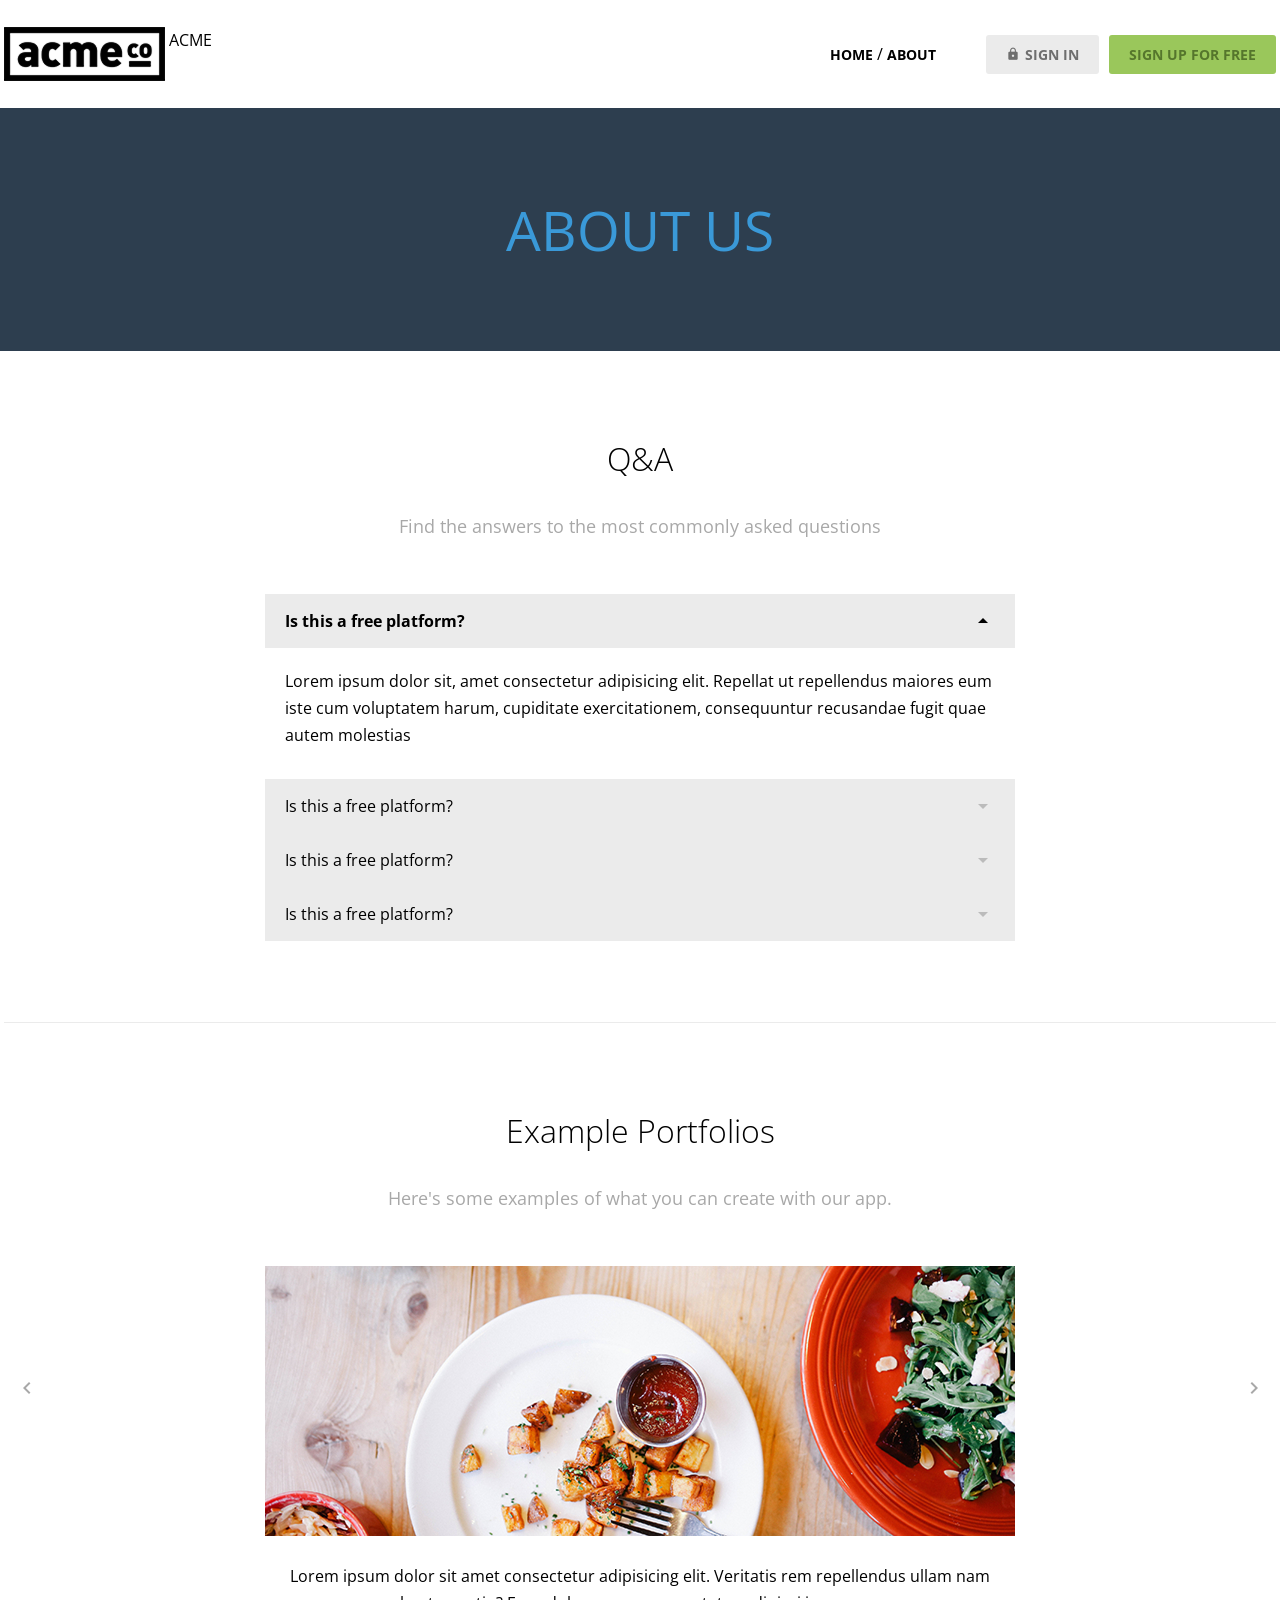
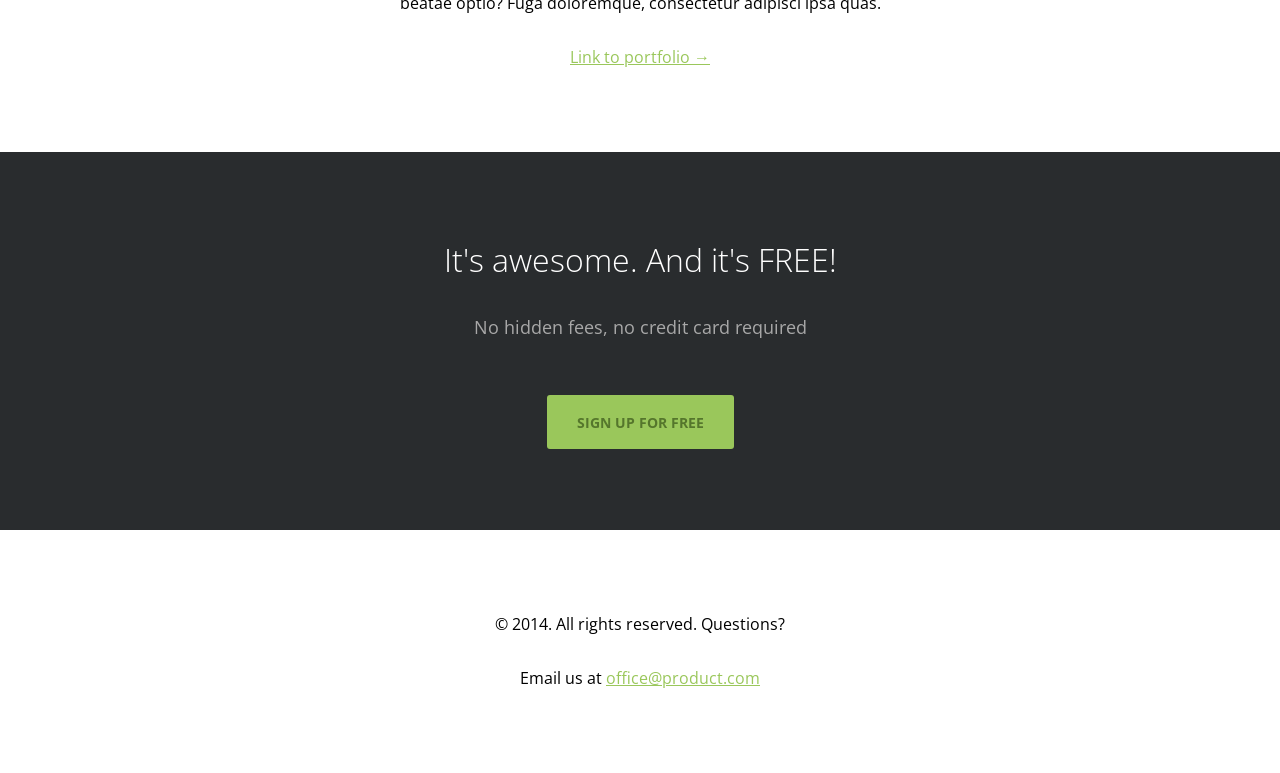
==== about.html @ e07f7960 "feat: about html/css add" ====
<!doctype html>
<html lang="en">
  <head>
    <meta charset="UTF-8" />
    <meta name="viewport" content="width=device-width, initial-scale=1.0" />
    <title class="hidden">About - ACME</title>
    <link rel="preconnect" href="https://fonts.googleapis.com" />
    <link rel="preconnect" href="https://fonts.gstatic.com" crossorigin />
    <link
      href="https://fonts.googleapis.com/css2?family=Open+Sans:ital,wght@0,300..800;1,300..800&display=swap"
      rel="stylesheet"
    />
    <link href="https://fonts.googleapis.com/icon?family=Material+Icons" rel="stylesheet" />
    <link rel="stylesheet" href="css/common.css" />
    <link rel="stylesheet" href="css/about.css" />
  </head>

  <body>
    <header>
      <div class="container d-flex justify-content-between align-items-center">
        <h1 class="logo">
          <a href="index.html">
            <img src="images/logo.png" alt="" />
            <span>ACME</span>
          </a>
        </h1>
        <nav>
          <ul class="d-flex align-items-center">
            <li>
              <a href="" class="text-nav">home</a>
              /
              <a href="" class="text-nav">about</a>
            </li>
            <li>
              <a href="#" class="btn btn-secondary"><span class="material-icons">lock</span>sign in</a>
            </li>
            <li>
              <a href="#" class="btn btn-primary">sign up for free</a>
            </li>
          </ul>
        </nav>
      </div>
    </header>
    <main>
      <section class="hero inner-pd">
        <div class="container">
          <h2 class="text-heading-xl text-center">about us</h2>
        </div>
      </section>
      <section class="qna container inner-pd">
        <div class="header d-flex flex-column g-1">
          <h3 class="text-body-l">Q&amp;A</h3>
          <p class="text-body-m-plus">Find the answers to the most commonly asked questions</p>
        </div>
        <ul class="qnalist">
          <li class="active">
            <h4 class="question">Is this a free platform?<span class="material-icons">arrow_drop_down</span></h4>
            <div class="answer">
              <p>
                Lorem ipsum dolor sit, amet consectetur adipisicing elit. Repellat ut repellendus maiores eum iste cum
                voluptatem harum, cupiditate exercitationem, consequuntur recusandae fugit quae autem molestias
              </p>
            </div>
          </li>
          <li>
            <h4 class="question">
              Is this a free platform?
              <span class="material-icons">arrow_drop_down</span>
            </h4>
            <div class="answer">
              <p>
                Lorem ipsum dolor, sit amet consectetur adipisicing elit. Tempora magnam dolorem perspiciatis! Delectus
                soluta animi quaerat ipsum labore, laboriosam mollitia inventore commodi blanditiis molestiae asperiores
                dolorem expedita et tempore deleniti.
              </p>
            </div>
          </li>
          <li>
            <h4 class="question">Is this a free platform?<span class="material-icons">arrow_drop_down</span></h4>
            <div class="answer">
              <p>
                Lorem ipsum dolor sit, amet consectetur adipisicing elit. Repellat ut repellendus maiores eum iste cum
                voluptatem harum, cupiditate exercitationem, consequuntur recusandae fugit quae autem molestias
              </p>
            </div>
          </li>
          <li>
            <h4 class="question">Is this a free platform?<span class="material-icons">arrow_drop_down</span></h4>
            <div class="answer">
              <p>
                Lorem ipsum dolor sit, amet consectetur adipisicing elit. Repellat ut repellendus maiores eum iste cum
                voluptatem harum, cupiditate exercitationem, consequuntur recusandae fugit quae autem molestias
              </p>
            </div>
          </li>
        </ul>
      </section>
      <hr class="container" />
      <section class="Portfolio slidewrapper container inner-pd g-2">
        <div class="header d-flex flex-column g-1">
          <h3 class="text-body-l">Example Portfolios</h3>
          <p class="text-body-m-plus">Here's some examples of what you can create with our app.</p>
        </div>
        <ul class="slidecontainer">
          <li>
            <img src="images/portfolio_01.jpg" alt="portfolio_01" />
            <p>
              Lorem ipsum dolor sit amet consectetur adipisicing elit. Veritatis rem repellendus ullam nam beatae optio?
              Fuga doloremque, consectetur adipisci ipsa quas.
            </p>
            <a href="" class="text-link">Link to portfolio &rarr;</a>
          </li>
          <li>
            <img src="images/portfolio_01.jpg" alt="portfolio_01" />
            <p>
              Lorem ipsum dolor sit amet consectetur adipisicing elit. Veritatis rem repellendus ullam nam beatae optio?
              Fuga doloremque, consectetur adipisci ipsa quas.
            </p>
            <a href="" class="text-link">Link to portfolio &rarr;</a>
          </li>
          <li>
            <img src="images/portfolio_01.jpg" alt="portfolio_01" />
            <p>
              Lorem ipsum dolor sit amet consectetur adipisicing elit. Veritatis rem repellendus ullam nam beatae optio?
              Fuga doloremque, consectetur adipisci ipsa quas.
            </p>
            <a href="" class="text-link">Link to portfolio &rarr;</a>
          </li>
        </ul>
        <button type="button" class="button prev">
          <span class="material-icons">chevron_left</span>
        </button>
        <button type="button" class="button next">
          <span class="material-icons">chevron_right</span>
        </button>
      </section>
      <section class="cta inner-pd d-flex flex-column align-items-center g-2">
        <div class="content d-flex flex-column g-1">
          <h3 class="text-body-l">It's awesome. And it's FREE!</h3>
          <p class="text-body-m-plus">No hidden fees, no credit card required</p>
        </div>
        <a href="#" class="btn btn-primary big">sign up for free</a>
      </section>
    </main>
    <footer class="inner-pd d-flex flex-column align-items-center g-1">
      <p>&copy; 2014. All rights reserved. Questions?</p>
      <p>Email us at <a href="#" class="text-link">office@product.com</a></p>
    </footer>
  </body>
</html>
---- css/common.css ----
@import url("normalize.css");
@import url("reset.css");
@import url("flex-utility.css");

:root {
  /* Layout */
  --base-unit: 27px;
  --base-font: 16px;

  /* Color styles */
  --black: rgba(44, 44, 44, 1);
  --light--gray: rgba(168, 168, 168, 1);
  --medium--gray: rgba(110, 110, 110, 1);
  --super--light--gray: rgba(235, 235, 235, 1);
  --primary: rgba(154, 199, 91, 1);
  --secondary: rgba(85, 118, 44, 1);
  --white: rgba(255, 255, 255, 1);
  --hero: rgba(45, 62, 79, 1);
  --hero--title: rgba(58, 153, 216, 1);
  --medium-blue: rgba(67, 156, 207, 1);
  --light-blue: rgba(72, 157, 205, 1);
  --c-t-a: rgba(41, 44, 46, 1);

  /* Text-size styles */
  --heading--x-l: calc(var(--base-font) * 3.4375);
  --body--l: calc(var(--base-font) * 2);
  --heading--s: calc(var(--base-font) * 1.5);
  --body--m: var(--base-font);
  --nav--item: calc(var(--base-font) * 0.875);
  --body--m-plus: calc(var(--base-font) * 1.125);
  --link: var(--base-font);
  --button---secondary: calc(var(--base-font) * 0.875);
  --button---primary: calc(var(--base-font) * 0.875);
}

body {
  /* font-family: "Open Sans", sans-serif;
  font-size:var(--base-font);
  line-height:var(--base-unit); */
  font:
    var(--base-font)/var(--base-unit) "Open Sans",
    sans-serif;
}

/* 폰트 위계 */
.text-heading-xl {
  font-size: var(--heading--x-l);
  line-height: calc(var(--base-unit) * 3);
  color: var(--hero--title);
  text-transform: uppercase;
  letter-spacing: 2%;
}

.text-heading-s {
  font-size: var(--heading--s);
  line-height: var(--base-unit);
}

.text-body-l {
  font-size: var(--body--l);
  line-height: calc(var(--base-unit) * 2);
  font-weight: 300;
  text-align: center;
}

.text-body-m {
  font-size: var(--body--m);
  line-height: var(--base-unit);
}

.text-body-m-plus {
  font-size: var(--body--m-plus);
  line-height: var(--base-unit);
  text-align: center;
  color: var(--light--gray);
}
.text-nav {
  font-size: var(--nav--item);
  font-weight: bold;
  text-transform: uppercase;
}
/* 링크 버튼 */
.btn {
  height: 39px;
  background: var(--super--light--gray);
  border-radius: 3px;
  padding: 0 20px;
  display: inline-flex;
  color: var(--medium--gray);
  align-items: center;
  font-size: calc(var(--base-font) * 0.875);
  font-weight: bold;
  gap: 5px;
  text-transform: uppercase;
}
.btn .material-icons {
  font-size: 14px;
}
.btn-primary {
  background: var(--primary);
  color: var(--secondary);
}
.btn.big {
  height: calc(var(--base-unit) * 2);
  padding: 0 30px;
}

/* 폼 요소 */
.hero {
  background: var(--hero);
}
form {
  width: 350px;
  display: flex;
  flex-direction: column;
  gap: 10px;
}
form .field {
  height: calc(var(--base-unit) * 2);
  background: var(--white);
  border-radius: 3px;
  padding: 0 20px;
  display: flex;
  align-items: center;
  color: var(--light--gray);
}
form .field input {
  font-style: italic;
  color: var(--black);
}
form .field input::placeholder {
  color: var(--super--light--gray);
}
form button {
  height: calc(var(--base-unit) * 2);
  border-radius: 3px;
  display: flex;
  align-items: center;
  justify-content: center;
  color: var(--white);
  font-size: calc(var(--base-font) * 1.125);
  text-transform: uppercase;
  font-weight: bold;
  border: 1px solid var(--white);
}
/* 레이아웃 */
.container {
  width: 1272px;
  margin: 0 auto;
}
.inner-pd {
  padding: calc(var(--base-unit) * 3) 0;
}
.inner-top-pd {
  padding-top: calc(var(--base-unit) * 3);
}
.hidden {
  position: absolute;
  clip-path: inset(50%);
  width: 1px;
  height: 1px;
  overflow: hidden;
}

hr {
  border: none;
  /* border-top:1px solid var(--super--light--gray); */
  height: 1px;
  background: var(--super--light--gray);
}
.text-link {
  text-decoration: underline;
  color: var(--primary);
}
section .header {
  margin-bottom: calc(var(--base-unit) * 2);
}

/* 헤더 */
body > header {
  background: var(--white);
  padding: var(--base-unit) 0;
  box-shadow: 0 4px 5px rgba(0, 0, 0, 0.1);
}

header nav ul {
  gap: 10px;
}
header nav ul li:first-child {
  margin-right: 40px;
}

/* 슬라이드 */
.slidewrapper {
  position: relative;
  overflow: hidden;
}
.slidecontainer {
  width: 300%; /* js 부모 너비파악, 슬라이드 개수 파악, 너비 계산 지정할 예정 */
  display: flex;
  transition: 0.3s ease-out;
}
.slidecontainer li {
  width: 100%;
  display: flex;
  flex-direction: column;
  align-items: center;
  gap: var(--base-unit);
}
.slidecontainer li > p {
  width: 700px;
  text-align: center;
}
.slidewrapper button {
  width: 45px;
  height: 45px;
  display: flex;
  justify-content: center;
  align-items: center;
  color: var(--light--gray);
  cursor: pointer;
  position: absolute;
  top: 50%;
  transform: translateY(-50%);
}
.slidewrapper button.prev {
  left: 0;
}
.slidewrapper button.next {
  right: 0;
}

/* CTA */
.cta {
  background: var(--c-t-a);
}
.cta h3 {
  color: var(--white);
}
---- css/about.css ----
.qnalist {
  width: 750px;
  margin: 0 auto;
}
.qnalist li.active .question span {
  opacity: 1;
  transform: rotate(180deg);
}
.qnalist .question {
  display: flex;
  height: calc(var(--base-unit) * 2);
  padding: 0 20px;
  justify-content: space-between;
  align-items: center;
  background: var(--super--light--gray);
}
.qnalist .question span {
  opacity: 0.2;
  color: #000;
  transition: 0.35s;
}
.qnalist .answer {
  display: flex;
  height: 0;
  padding: 0 20px;
  flex-direction: column;
  gap: 27px;
  overflow: hidden;
  transition: 0.35s;
}
.qnalist li.active .question {
  font-weight: bold;
}
.qnalist li.active .answer {
  height: auto;
  padding: 20px 20px 30px;
}
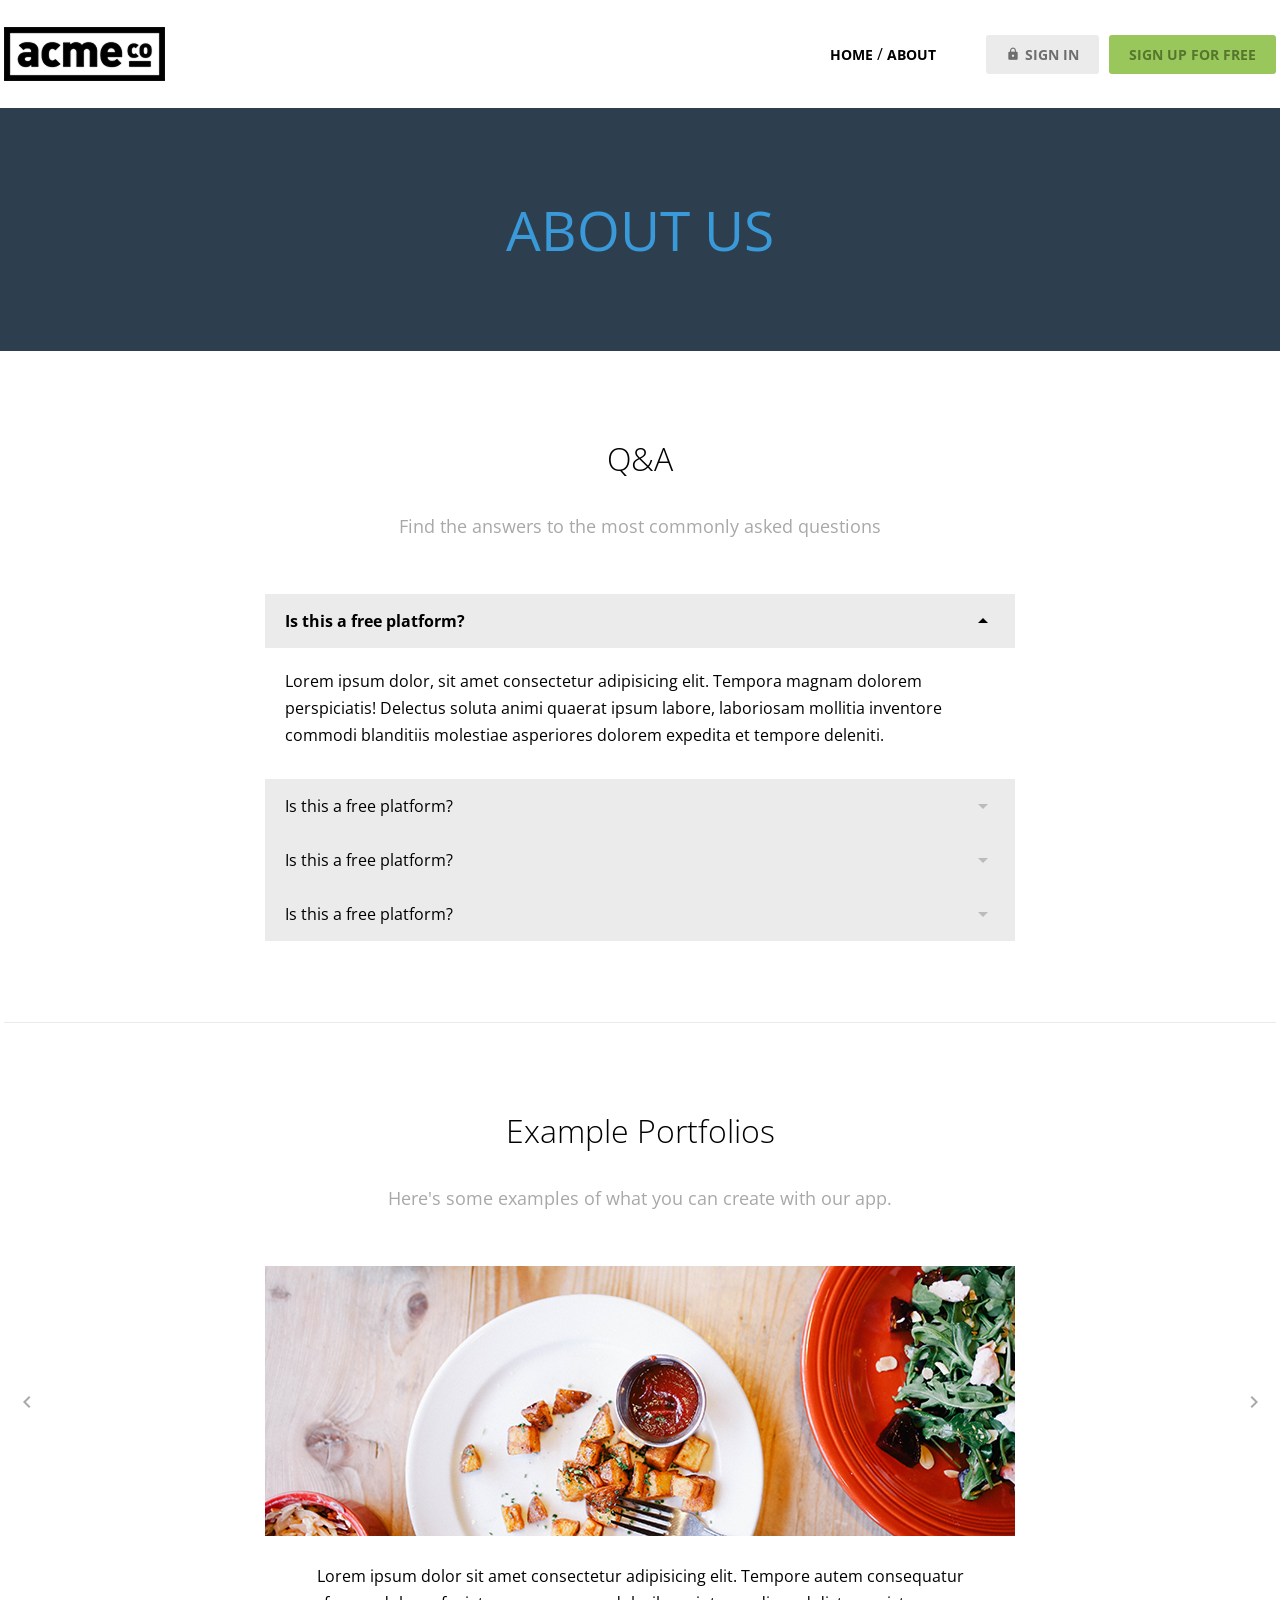
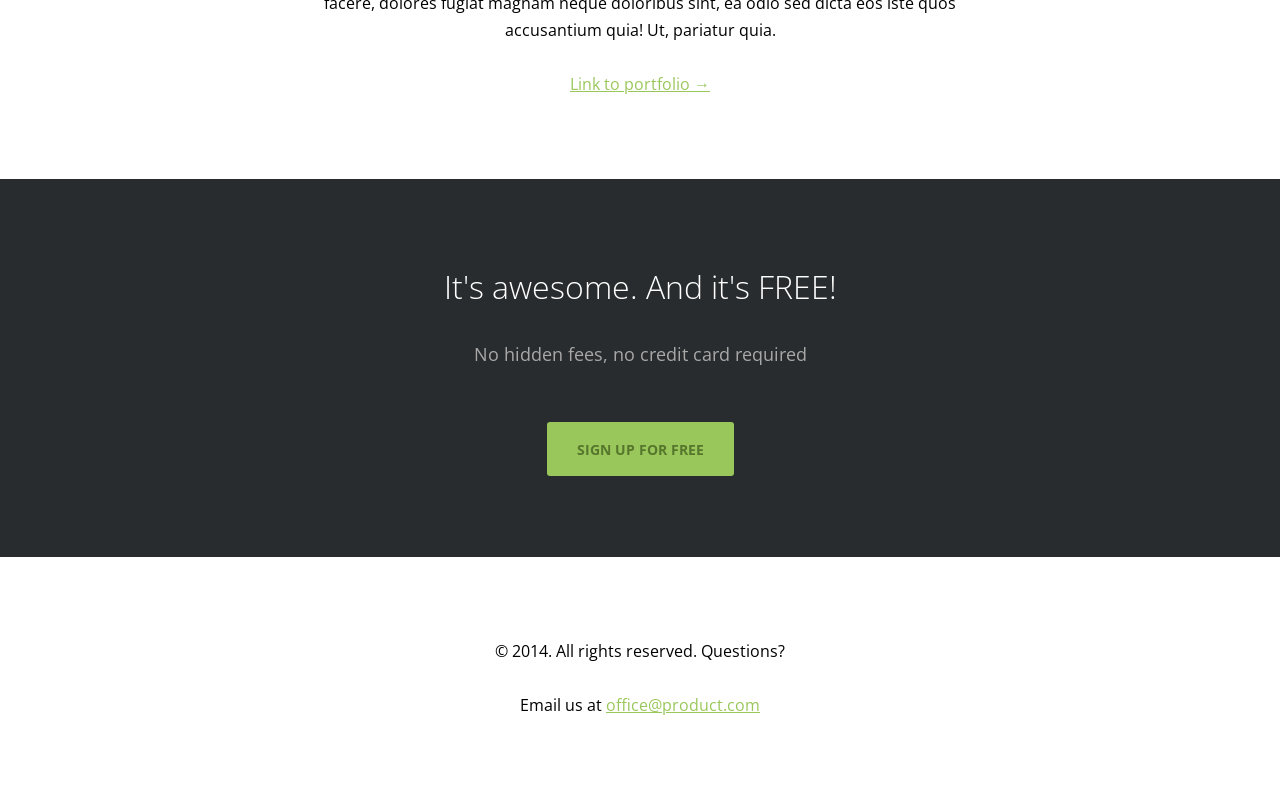
==== commit 6ce749e1: "feat: 전체적인 수정" ====
--- a/about.html
+++ b/about.html
@@ -3,7 +3,7 @@
   <head>
     <meta charset="UTF-8" />
     <meta name="viewport" content="width=device-width, initial-scale=1.0" />
-    <title class="hidden">About - ACME</title>
+    <title>About - ACME</title>
     <link rel="preconnect" href="https://fonts.googleapis.com" />
     <link rel="preconnect" href="https://fonts.gstatic.com" crossorigin />
     <link
@@ -20,8 +20,8 @@
       <div class="container d-flex justify-content-between align-items-center">
         <h1 class="logo">
           <a href="index.html">
-            <img src="images/logo.png" alt="" />
-            <span>ACME</span>
+            <img src="images/logo.png" alt="acme logo" />
+            <span class="hidden">ACME</span>
           </a>
         </h1>
         <nav>
@@ -54,11 +54,15 @@
         </div>
         <ul class="qnalist">
           <li class="active">
-            <h4 class="question">Is this a free platform?<span class="material-icons">arrow_drop_down</span></h4>
+            <h4 class="question">
+              Is this a free platform?
+              <span class="material-icons">arrow_drop_down</span>
+            </h4>
             <div class="answer">
               <p>
-                Lorem ipsum dolor sit, amet consectetur adipisicing elit. Repellat ut repellendus maiores eum iste cum
-                voluptatem harum, cupiditate exercitationem, consequuntur recusandae fugit quae autem molestias
+                Lorem ipsum dolor, sit amet consectetur adipisicing elit. Tempora magnam dolorem perspiciatis! Delectus
+                soluta animi quaerat ipsum labore, laboriosam mollitia inventore commodi blanditiis molestiae asperiores
+                dolorem expedita et tempore deleniti.
               </p>
             </div>
           </li>
@@ -76,27 +80,35 @@
             </div>
           </li>
           <li>
-            <h4 class="question">Is this a free platform?<span class="material-icons">arrow_drop_down</span></h4>
+            <h4 class="question">
+              Is this a free platform?
+              <span class="material-icons">arrow_drop_down</span>
+            </h4>
             <div class="answer">
               <p>
-                Lorem ipsum dolor sit, amet consectetur adipisicing elit. Repellat ut repellendus maiores eum iste cum
-                voluptatem harum, cupiditate exercitationem, consequuntur recusandae fugit quae autem molestias
+                Lorem ipsum dolor, sit amet consectetur adipisicing elit. Tempora magnam dolorem perspiciatis! Delectus
+                soluta animi quaerat ipsum labore, laboriosam mollitia inventore commodi blanditiis molestiae asperiores
+                dolorem expedita et tempore deleniti.
               </p>
             </div>
           </li>
           <li>
-            <h4 class="question">Is this a free platform?<span class="material-icons">arrow_drop_down</span></h4>
+            <h4 class="question">
+              Is this a free platform?
+              <span class="material-icons">arrow_drop_down</span>
+            </h4>
             <div class="answer">
               <p>
-                Lorem ipsum dolor sit, amet consectetur adipisicing elit. Repellat ut repellendus maiores eum iste cum
-                voluptatem harum, cupiditate exercitationem, consequuntur recusandae fugit quae autem molestias
+                Lorem ipsum dolor, sit amet consectetur adipisicing elit. Tempora magnam dolorem perspiciatis! Delectus
+                soluta animi quaerat ipsum labore, laboriosam mollitia inventore commodi blanditiis molestiae asperiores
+                dolorem expedita et tempore deleniti.
               </p>
             </div>
           </li>
         </ul>
       </section>
       <hr class="container" />
-      <section class="Portfolio slidewrapper container inner-pd g-2">
+      <section class="portfolio slidewrapper container inner-pd">
         <div class="header d-flex flex-column g-1">
           <h3 class="text-body-l">Example Portfolios</h3>
           <p class="text-body-m-plus">Here's some examples of what you can create with our app.</p>
@@ -105,24 +117,24 @@
           <li>
             <img src="images/portfolio_01.jpg" alt="portfolio_01" />
             <p>
-              Lorem ipsum dolor sit amet consectetur adipisicing elit. Veritatis rem repellendus ullam nam beatae optio?
-              Fuga doloremque, consectetur adipisci ipsa quas.
+              Lorem ipsum dolor sit amet consectetur adipisicing elit. Tempore autem consequatur facere, dolores fugiat
+              magnam neque doloribus sint, ea odio sed dicta eos iste quos accusantium quia! Ut, pariatur quia.
             </p>
             <a href="" class="text-link">Link to portfolio &rarr;</a>
           </li>
           <li>
             <img src="images/portfolio_01.jpg" alt="portfolio_01" />
             <p>
-              Lorem ipsum dolor sit amet consectetur adipisicing elit. Veritatis rem repellendus ullam nam beatae optio?
-              Fuga doloremque, consectetur adipisci ipsa quas.
+              Lorem ipsum dolor sit amet consectetur adipisicing elit. Tempore autem consequatur facere, dolores fugiat
+              magnam neque doloribus sint, ea odio sed dicta eos iste quos accusantium quia! Ut, pariatur quia.
             </p>
             <a href="" class="text-link">Link to portfolio &rarr;</a>
           </li>
           <li>
             <img src="images/portfolio_01.jpg" alt="portfolio_01" />
             <p>
-              Lorem ipsum dolor sit amet consectetur adipisicing elit. Veritatis rem repellendus ullam nam beatae optio?
-              Fuga doloremque, consectetur adipisci ipsa quas.
+              Lorem ipsum dolor sit amet consectetur adipisicing elit. Tempore autem consequatur facere, dolores fugiat
+              magnam neque doloribus sint, ea odio sed dicta eos iste quos accusantium quia! Ut, pariatur quia.
             </p>
             <a href="" class="text-link">Link to portfolio &rarr;</a>
           </li>
--- a/css/common.css
+++ b/css/common.css
@@ -168,6 +168,7 @@
   height: 1px;
   background: var(--super--light--gray);
 }
+
 .text-link {
   text-decoration: underline;
   color: var(--primary);
